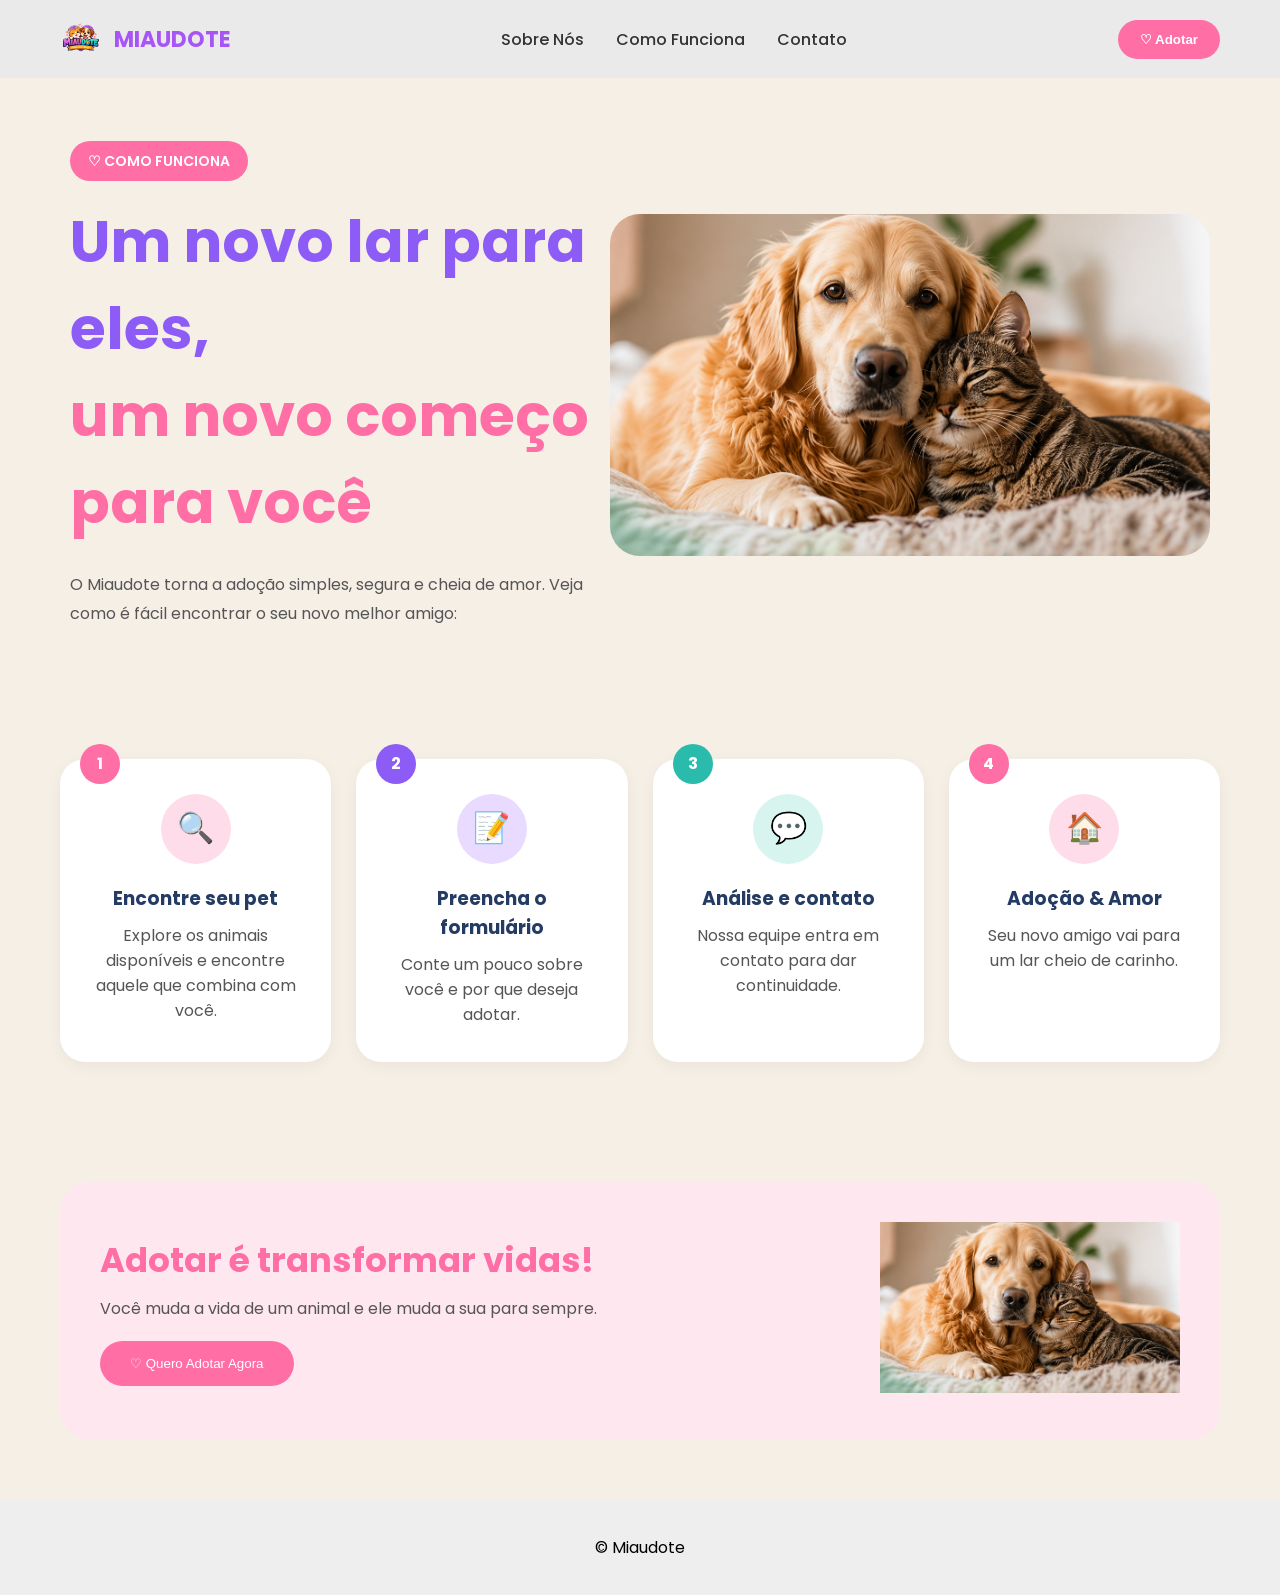
==== como-funciona.html @ 4e87425b "dia4" ====
<!DOCTYPE html>
<html lang="pt-br">
<head>
<meta charset="UTF-8">
<meta name="viewport" content="width=device-width, initial-scale=1.0">

<title>Como Funciona | Miaudote</title>

<link rel="stylesheet" href="style.css">

<link href="https://fonts.googleapis.com/css2?family=Poppins:wght@300;500;700&display=swap" rel="stylesheet">
</head>

<body>

<header class="header">

<a href="index.html" class="logo">
<img src="imagens/logo.png">
<span>MIAUDOTE</span>
</a>

<nav>
<a href="sobre.html">Sobre Nós</a>
<a href="como-funciona.html">Como Funciona</a>
<a href="#">Contato</a>
</nav>

<a href="formulario-adocao.html">
<button class="btn-topo">♡ Adotar</button>
</a>

</header>



<section class="como-hero">

<div class="como-texto">

<span class="badge">♡ COMO FUNCIONA</span>

<h1>
Um novo lar para eles,<br>
<span>um novo começo para você</span>
</h1>

<p>
O Miaudote torna a adoção simples, segura e cheia de amor.
Veja como é fácil encontrar o seu novo melhor amigo:
</p>

</div>


<div class="como-img">
<img src="imagens/comofunciona.png">
</div>

</section>



<section class="passos">

<div class="passo">
<div class="numero rosa">1</div>
<div class="icone rosa">🔍</div>

<h3>Encontre seu pet</h3>
<p>
Explore os animais disponíveis e encontre aquele que combina com você.
</p>
</div>


<div class="passo">
<div class="numero roxo">2</div>
<div class="icone roxo">📝</div>

<h3>Preencha o formulário</h3>
<p>
Conte um pouco sobre você e por que deseja adotar.
</p>
</div>


<div class="passo">
<div class="numero verde">3</div>
<div class="icone verde">💬</div>

<h3>Análise e contato</h3>
<p>
Nossa equipe entra em contato para dar continuidade.
</p>
</div>


<div class="passo">
<div class="numero rosa">4</div>
<div class="icone rosa">🏠</div>

<h3>Adoção & Amor</h3>
<p>
Seu novo amigo vai para um lar cheio de carinho.
</p>
</div>

</section>



<section class="cta-final">

<div class="cta-texto">

<h2>Adotar é transformar vidas!</h2>

<p>
Você muda a vida de um animal e ele muda a sua para sempre.
</p>

<a href="formulario-adocao.html">
<button>♡ Quero Adotar Agora</button>
</a>

</div>

<div class="cta-img">
<img src="imagens/comofunciona.png">
</div>

</section>


<footer>
© Miaudote
</footer>

</body>
</html>
---- style.css ----
/* RESET */
*{
margin:0;
padding:0;
box-sizing:border-box;
}

html{
scroll-behavior:smooth;
}

body{
font-family:'Poppins',sans-serif;
background:#f5efe6;
}


/* ---------------- HEADER ---------------- */

.header{
display:flex;
justify-content:space-between;
align-items:center;
padding:18px 60px;
background:#eaeaea;
}

.logo{
display:flex;
align-items:center;
gap:12px;
font-weight:700;
color:#a855f7;
font-size:22px;
text-decoration:none;
}

.logo img{
width:42px;
}

nav a{
text-decoration:none;
margin:0 14px;
color:#333;
font-weight:500;
transition:.3s;
}

nav a:hover{
color:#ff6fa5;
}

.btn-topo{
background:#ff6fa5;
border:none;
padding:12px 22px;
border-radius:30px;
color:white;
font-weight:600;
cursor:pointer;
}



/* ---------------- HERO ---------------- */

.hero{
display:flex;
justify-content:space-between;
align-items:center;
padding:70px 70px;
}

.texto{
max-width:540px;
}

.texto h1{
font-size:58px;
line-height:1.1;
color:#8d5cf6;
}

.texto h1 span{
color:#ff6fa5;
}

.texto p{
margin:25px 0;
color:#555;
line-height:1.8;
}

.botoes{
display:flex;
gap:18px;
margin-top:30px;
}

.btn-rosa{
background:#ff6fa5;
color:white;
border:none;
padding:15px 25px;
border-radius:30px;
cursor:pointer;
font-weight:600;
}

.btn-busca{
background:#ededed;
border:none;
padding:15px 25px;
border-radius:30px;
cursor:pointer;
font-weight:600;
}



/* --------------- NÚMEROS --------------- */

.infos{
display:flex;
gap:70px;
margin-top:50px;
}

.infos h3{
font-size:34px;
color:#2bbbad;
}

.infos p{
font-size:15px;
color:#555;
}


/* --------------- IMAGEM HERO --------------- */

.imagem{
position:relative;
}

.imagem img{
width:450px;
height:520px;
object-fit:cover;
border-radius:35px;
}

.imagem::before{
content:"";
position:absolute;
background:#2bbbad;
width:100%;
height:100%;
left:-15px;
top:15px;
border-radius:35px;
z-index:-1;
}



/* ---------------- FILTROS ---------------- */

.filtros{
display:flex;
justify-content:center;
gap:20px;
background:white;
padding:35px;
margin:40px;
border-radius:20px;
box-shadow:0 4px 15px rgba(0,0,0,.08);
}

.filtros select{
padding:14px;
width:250px;
border-radius:12px;
border:1px solid #ccc;
font-family:Poppins;
}



/* ---------------- PETS GRID ---------------- */

.pets-lista{
display:grid;
grid-template-columns:repeat(3,300px);
gap:35px;
justify-content:center;
padding:50px;
}

.pet-card{
background:white;
border-radius:22px;
padding:15px;
position:relative;
box-shadow:0 4px 15px rgba(0,0,0,.08);
transition:.3s;
}

.pet-card:hover{
transform:translateY(-5px);
}

.pet-card img{
width:100%;
height:220px;
object-fit:cover;
border-radius:16px;
}

.tag{
position:absolute;
top:20px;
left:20px;
background:#ff6fa5;
color:white;
padding:6px 12px;
border-radius:20px;
font-size:12px;
}

.idade{
position:absolute;
top:20px;
right:20px;
background:white;
padding:6px 12px;
border-radius:15px;
font-size:12px;
}

.pet-card h3{
margin-top:20px;
font-size:24px;
color:#243b63;
}

.pet-card p{
margin-top:8px;
color:#555;
}

.tags{
margin-top:15px;
display:flex;
flex-wrap:wrap;
gap:10px;
}

.tags span{
background:#eee;
padding:8px 12px;
border-radius:18px;
font-size:12px;
}

.status{
margin-top:15px;
display:flex;
flex-direction:column;
gap:8px;
font-size:13px;
color:#8d5cf6;
}



/* ---------------- PÁGINAS DETALHES ---------------- */

.pet-page{
background:#f5efe6;
}

.detalhe-pet{
display:flex;
min-height:100vh;
}

.pet-foto{
width:50%;
}

.pet-foto img{
width:100%;
height:100%;
object-fit:cover;
display:block;
}

.pet-info{
width:50%;
background:white;
padding:60px;
}

.top-info{
display:flex;
justify-content:space-between;
align-items:center;
margin-bottom:15px;
}

.top-info h1{
font-size:55px;
color:#243b63;
}

.tipo{
background:#ffe3f0;
color:#ff6fa5;
padding:10px 22px;
border-radius:30px;
font-weight:600;
}

.pet-info h2{
color:#444;
font-weight:500;
margin-bottom:25px;
}

.cidade{
font-size:18px;
margin-bottom:30px;
}

.descricao{
line-height:1.9;
color:#555;
margin-bottom:40px;
max-width:550px;
}

.atributos{
display:grid;
grid-template-columns:repeat(2,1fr);
gap:20px;
margin-bottom:40px;
}

.box{
background:#f8f8f8;
padding:25px;
border-radius:18px;
}

.box p{
color:#777;
margin-bottom:10px;
}

.box h3{
font-size:28px;
color:#243b63;
}

.temperamento-titulo{
margin-bottom:20px;
color:#243b63;
}

.temperamento{
display:flex;
flex-wrap:wrap;
gap:15px;
margin-bottom:35px;
}

.temperamento span{
background:#fff0c8;
padding:12px 20px;
border-radius:25px;
}

.adotar-btn{
width:100%;
padding:22px;
background:#ff6fa5;
border:none;
color:white;
font-size:24px;
font-weight:700;
border-radius:18px;
cursor:pointer;
}

.adotar-btn:hover{
opacity:.92;
}



/* ---------------- FOOTER ---------------- */

footer{
text-align:center;
padding:35px;
background:#eee;
margin-top:50px;
}



/* ---------------- RESPONSIVO ---------------- */

@media(max-width:1100px){

.hero{
flex-direction:column;
text-align:center;
}

.imagem{
margin-top:50px;
}

.infos{
justify-content:center;
}

.pets-lista{
grid-template-columns:repeat(2,300px);
}

.detalhe-pet{
flex-direction:column;
}

.pet-foto,
.pet-info{
width:100%;
}

}

@media(max-width:700px){

.header{
flex-direction:column;
gap:20px;
}

nav{
display:flex;
flex-wrap:wrap;
justify-content:center;
}

.texto h1{
font-size:42px;
}

.botoes{
flex-direction:column;
}

.filtros{
flex-direction:column;
align-items:center;
}

.pets-lista{
grid-template-columns:1fr;
justify-items:center;
}

.infos{
flex-direction:column;
gap:30px;
}

.top-info h1{
font-size:42px;
}

}
/* FORMULÁRIO */

.formulario-area{
display:flex;
justify-content:center;
padding:70px 20px;
}

.form-box{
background:white;
width:760px;
padding:50px;
border-radius:30px;
box-shadow:0 8px 30px rgba(0,0,0,.08);
}

.form-box h1{
font-size:42px;
color:#243b63;
margin-bottom:10px;
}

.form-box p{
color:#666;
margin-bottom:35px;
}

form{
display:flex;
flex-direction:column;
}

label{
font-weight:600;
margin-top:20px;
margin-bottom:10px;
color:#243b63;
}

input,
select,
textarea{
padding:18px;
border:1px solid #d8d8d8;
border-radius:14px;
font-family:Poppins;
font-size:16px;
outline:none;
}

input:focus,
select:focus,
textarea:focus{
border:2px solid #ff6fa5;
}

textarea{
resize:none;
}

.botoes-form{
display:flex;
gap:20px;
margin-top:40px;
}

.cancelar{
background:#efefef;
color:#555;
border:none;
padding:18px 35px;
border-radius:14px;
font-weight:600;
cursor:pointer;
}

.enviar{
background:#ff6fa5;
color:white;
border:none;
padding:18px 35px;
border-radius:14px;
font-weight:700;
cursor:pointer;
}

.enviar:hover{
opacity:.9;
}
/* SOBRE NÓS */

.sobre-hero{
display:flex;
justify-content:space-between;
align-items:center;
padding:70px;
background:#f5efe6;
}

.badge{
background:#ff6fa5;
color:white;
padding:10px 18px;
border-radius:30px;
font-weight:600;
font-size:14px;
}

.sobre-texto{
max-width:550px;
}

.sobre-texto h1{
font-size:60px;
line-height:1.1;
margin:30px 0;
color:#8d5cf6;
}

.sobre-texto h1 span{
color:#ff6fa5;
}

.sobre-texto p{
line-height:1.9;
color:#555;
margin-bottom:20px;
}

.sobre-img{
position:relative;
}

.sobre-img img{
width:620px;
border-radius:35px;
}

.sobre-img::before{
content:"";
position:absolute;
background:#2bbbad;
width:100%;
height:100%;
left:-18px;
top:18px;
border-radius:35px;
z-index:-1;
}

.valores{
display:flex;
gap:35px;
margin-top:45px;
}

.valor{
text-align:center;
}

.icone{
width:70px;
height:70px;
border-radius:50%;
display:flex;
align-items:center;
justify-content:center;
font-size:30px;
margin:auto auto 15px;
}

.rosa{
background:#ffdce9;
}

.roxo{
background:#e8dbff;
}

.verde{
background:#d8f4ef;
}



/* PROPOSITO */

.proposito{
padding:60px 70px;
text-align:center;
}

.proposito h2{
font-size:48px;
color:#8d5cf6;
margin-bottom:20px;
}

.proposito p{
max-width:760px;
margin:auto;
line-height:1.8;
color:#555;
}

.cards-proposito{
display:grid;
grid-template-columns:repeat(4,1fr);
gap:25px;
margin-top:60px;
}

.card-prop{
background:white;
padding:35px;
border-radius:25px;
box-shadow:0 4px 15px rgba(0,0,0,.05);
}

.icone-card{
width:75px;
height:75px;
border-radius:50%;
display:flex;
justify-content:center;
align-items:center;
font-size:32px;
margin:0 auto 20px;
}

.card-prop h3{
margin-bottom:15px;
color:#243b63;
}



/* CTA */

.cta-sobre{
margin:70px;
background:#ffe7f0;
padding:45px 60px;
border-radius:30px;
display:flex;
justify-content:space-between;
align-items:center;
}

.cta-sobre h3{
font-size:34px;
color:#ff6fa5;
margin-bottom:12px;
}

.cta-sobre button{
background:#ff6fa5;
color:white;
border:none;
padding:18px 35px;
border-radius:30px;
font-weight:600;
cursor:pointer;
}

footer{
text-align:center;
padding:35px;
background:#eee;
margin-top:60px;
}



/* responsivo */

@media(max-width:1100px){

.sobre-hero{
flex-direction:column;
text-align:center;
}

.sobre-img{
margin-top:60px;
}

.valores{
justify-content:center;
flex-wrap:wrap;
}

.cards-proposito{
grid-template-columns:repeat(2,1fr);
}

.cta-sobre{
flex-direction:column;
gap:30px;
text-align:center;
}

}

@media(max-width:700px){

.cards-proposito{
grid-template-columns:1fr;
}

.sobre-texto h1{
font-size:42px;
}

.sobre-img img{
width:100%;
}

}
/* COMO FUNCIONA */

.como-hero{
display:flex;
justify-content:space-between;
align-items:center;
padding:70px;
background:#f5efe6;
}

.como-texto{
max-width:550px;
}

.como-texto h1{
font-size:58px;
margin:25px 0;
color:#8d5cf6;
}

.como-texto h1 span{
color:#ff6fa5;
}

.como-texto p{
color:#555;
line-height:1.8;
}

.como-img img{
width:600px;
border-radius:30px;
}



/* PASSOS */

.passos{
display:grid;
grid-template-columns:repeat(4,1fr);
gap:25px;
padding:60px;
text-align:center;
}

.passo{
background:white;
padding:35px;
border-radius:25px;
box-shadow:0 4px 15px rgba(0,0,0,.05);
position:relative;
}

.numero{
position:absolute;
top:-15px;
left:20px;
width:40px;
height:40px;
border-radius:50%;
color:white;
display:flex;
align-items:center;
justify-content:center;
font-weight:bold;
}

.numero.rosa{background:#ff6fa5;}
.numero.roxo{background:#8d5cf6;}
.numero.verde{background:#2bbbad;}

.passo h3{
margin:20px 0 10px;
color:#243b63;
}

.passo p{
color:#555;
}



/* CTA FINAL */

.cta-final{
display:flex;
justify-content:space-between;
align-items:center;
margin:60px;
padding:40px;
background:#ffe7f0;
border-radius:30px;
}

.cta-texto h2{
color:#ff6fa5;
font-size:34px;
margin-bottom:10px;
}

.cta-texto p{
color:#555;
margin-bottom:20px;
}

.cta-texto button{
background:#ff6fa5;
color:white;
border:none;
padding:15px 30px;
border-radius:25px;
cursor:pointer;
}

.cta-img img{
width:300px;
}



/* RESPONSIVO */

@media(max-width:1100px){

.como-hero{
flex-direction:column;
text-align:center;
}

.como-img{
margin-top:40px;
}

.passos{
grid-template-columns:repeat(2,1fr);
}

.cta-final{
flex-direction:column;
text-align:center;
gap:30px;
}

}

@media(max-width:700px){

.passos{
grid-template-columns:1fr;
}

.como-texto h1{
font-size:40px;
}

}
/* CONTATO */

.contato-hero{
display:flex;
justify-content:space-between;
align-items:center;
padding:70px;
background:#f5efe6;
}

.contato-texto h1{
font-size:58px;
color:#8d5cf6;
}

.contato-texto h1 span{
color:#ff6fa5;
}

.contato-texto p{
margin-top:20px;
color:#555;
max-width:500px;
}

.contato-img img{
width:520px;
border-radius:30px;
}



/* BOX */

.contato-box{
display:flex;
gap:30px;
padding:60px;
}

.info-contato{
background:white;
padding:30px;
border-radius:25px;
width:35%;
box-shadow:0 4px 15px rgba(0,0,0,.05);
}

.info-contato h3{
margin-bottom:20px;
color:#8d5cf6;
}

.item{
display:flex;
gap:15px;
margin-bottom:20px;
align-items:flex-start;
}

.item span{
font-size:24px;
}

.titulo{
font-weight:600;
color:#ff6fa5;
}



/* FORM */

.form-contato{
background:white;
padding:30px;
border-radius:25px;
width:65%;
box-shadow:0 4px 15px rgba(0,0,0,.05);
}

.form-contato h3{
margin-bottom:20px;
color:#8d5cf6;
}

.linha{
display:flex;
gap:15px;
}

.form-contato input,
.form-contato textarea{
width:100%;
padding:15px;
margin-bottom:15px;
border-radius:12px;
border:1px solid #ddd;
font-family:Poppins;
}

.form-contato button{
background:#ff6fa5;
color:white;
border:none;
padding:15px 25px;
border-radius:25px;
cursor:pointer;
}



/* CTA */

.cta-contato{
display:flex;
justify-content:space-between;
align-items:center;
margin:60px;
padding:40px;
background:#ffe7f0;
border-radius:30px;
}

.cta-contato h3{
color:#ff6fa5;
font-size:30px;
}

.cta-contato button{
margin-top:15px;
background:#ff6fa5;
color:white;
border:none;
padding:12px 25px;
border-radius:25px;
cursor:pointer;
}

.cta-contato img{
width:250px;
}



/* RESPONSIVO */

@media(max-width:1100px){

.contato-hero{
flex-direction:column;
text-align:center;
}

.contato-box{
flex-direction:column;
}

.info-contato,
.form-contato{
width:100%;
}

.cta-contato{
flex-direction:column;
text-align:center;
gap:20px;
}

}
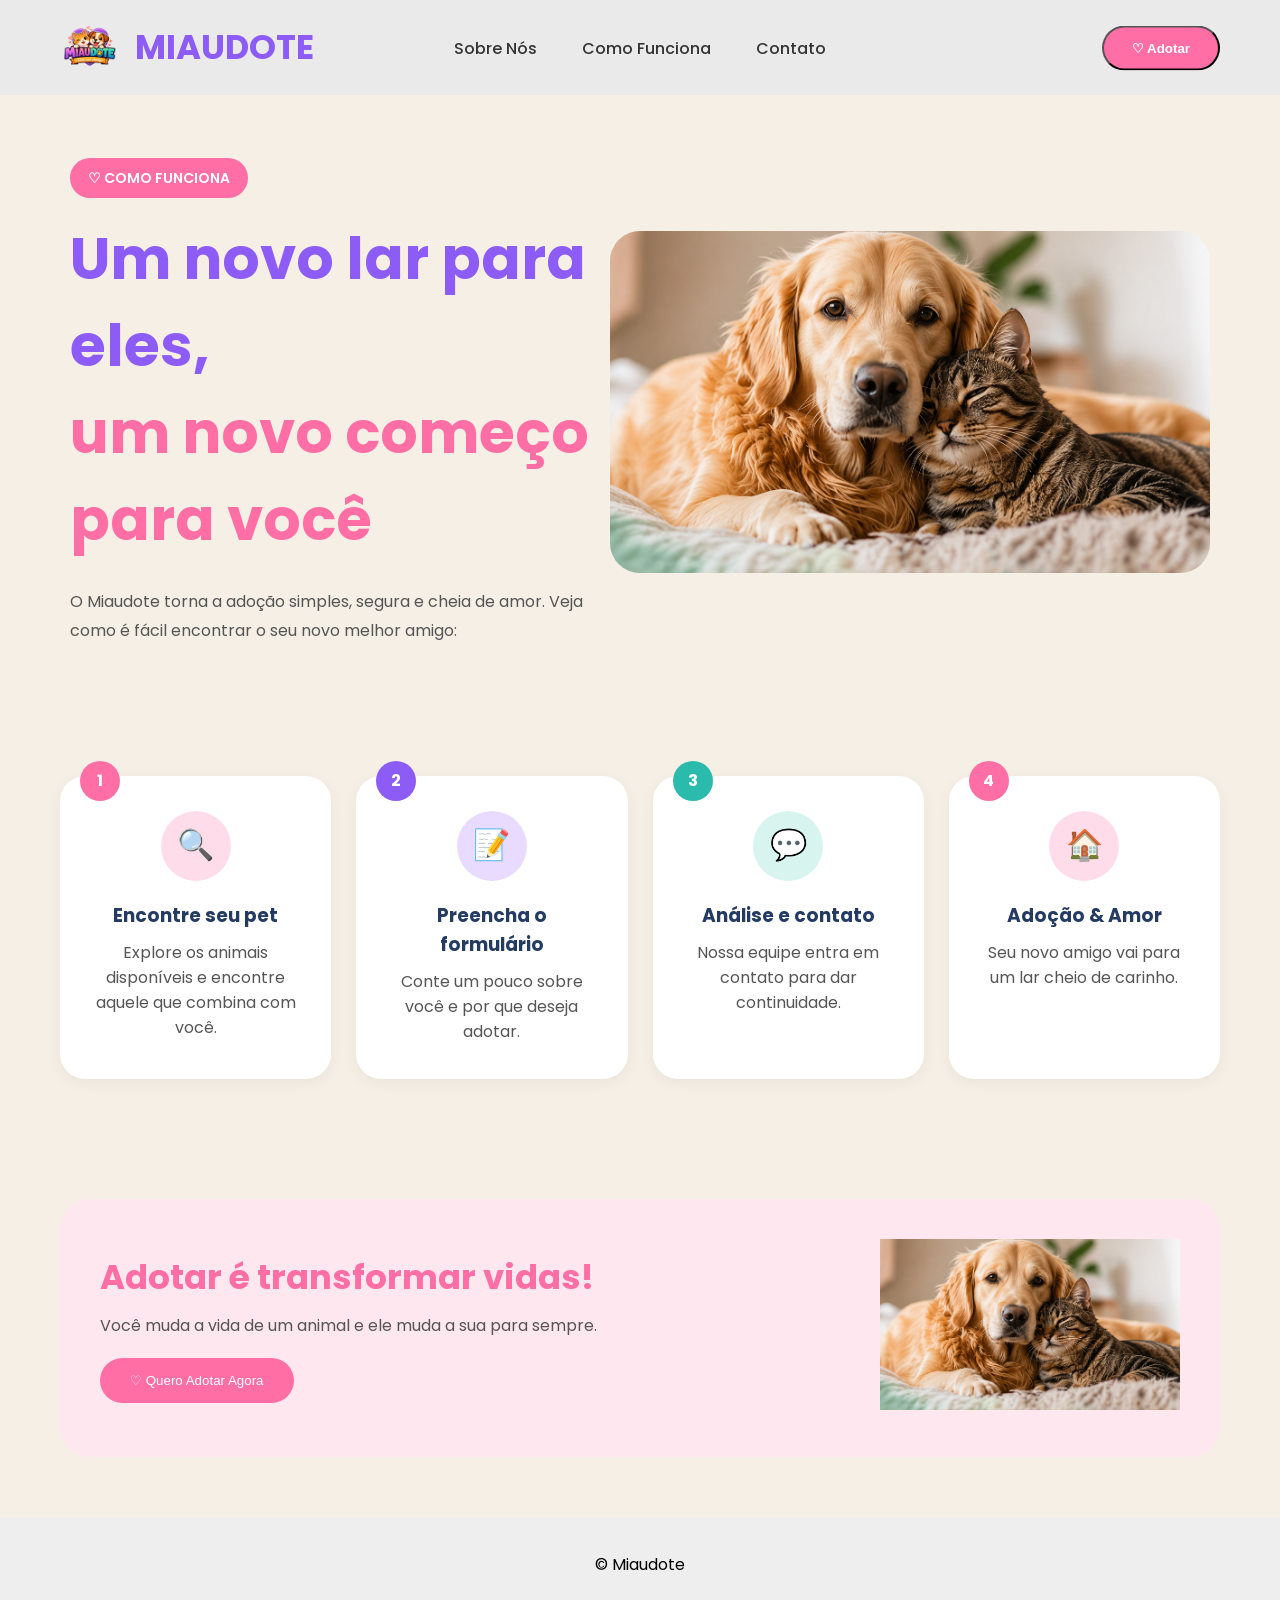
==== commit fc5e1d6f: "arrumado botoes" ====
--- a/como-funciona.html
+++ b/como-funciona.html
@@ -23,7 +23,7 @@
 <nav>
 <a href="sobre.html">Sobre Nós</a>
 <a href="como-funciona.html">Como Funciona</a>
-<a href="#">Contato</a>
+<a href="contato.html">Contato</a>
 </nav>
 
 <a href="formulario-adocao.html">
--- a/style.css
+++ b/style.css
@@ -17,51 +17,79 @@
 
 /* ---------------- HEADER ---------------- */
 
+/* ---------------- HEADER ---------------- */
+
+/* ---------------- HEADER ---------------- */
+/* ---------------- HEADER ---------------- */
+
 .header{
-display:flex;
-justify-content:space-between;
-align-items:center;
-padding:18px 60px;
-background:#eaeaea;
-}
+    position: relative;
+    display: flex;
+    align-items: center;
+    padding: 18px 60px;
+    background: #eaeaea;
+    height: 95px;
+}
+
+/* Logo */
 
 .logo{
-display:flex;
-align-items:center;
-gap:12px;
-font-weight:700;
-color:#a855f7;
-font-size:22px;
-text-decoration:none;
+    display:flex;
+    align-items:center;
+    gap:15px;
+    text-decoration:none;
+    color:#8d5cf6;
+    font-size:34px;
+    font-weight:700;
 }
 
 .logo img{
-width:42px;
+    width:60px;
+}
+
+/* MENU CENTRALIZADO */
+
+nav{
+    position:absolute;
+    left:50%;
+    top:50%;
+    transform:translate(-50%, -50%);
+
+    display:flex;
+    gap:45px;
 }
 
 nav a{
-text-decoration:none;
-margin:0 14px;
-color:#333;
-font-weight:500;
-transition:.3s;
+    text-decoration:none;
+    color:#333;
+    font-weight:500;
+    transition:.3s;
 }
 
 nav a:hover{
-color:#ff6fa5;
-}
+    color:#ff6fa5;
+}
+
+/* BOTÃO ADOTAR */
 
 .btn-topo{
-background:#ff6fa5;
-border:none;
-padding:12px 22px;
-border-radius:30px;
-color:white;
-font-weight:600;
-cursor:pointer;
-}
-
-
+    position:absolute;
+    right:60px;
+    top:50%;
+    transform:translateY(-50%);
+
+    background:#ff6fa5;
+    color:white;
+    text-decoration:none;
+    padding:13px 28px;
+    border-radius:30px;
+    font-weight:600;
+    transition:.3s;
+}
+
+.btn-topo:hover{
+    background:#ff4f96;
+}
 
 /* ---------------- HERO ---------------- */
 
